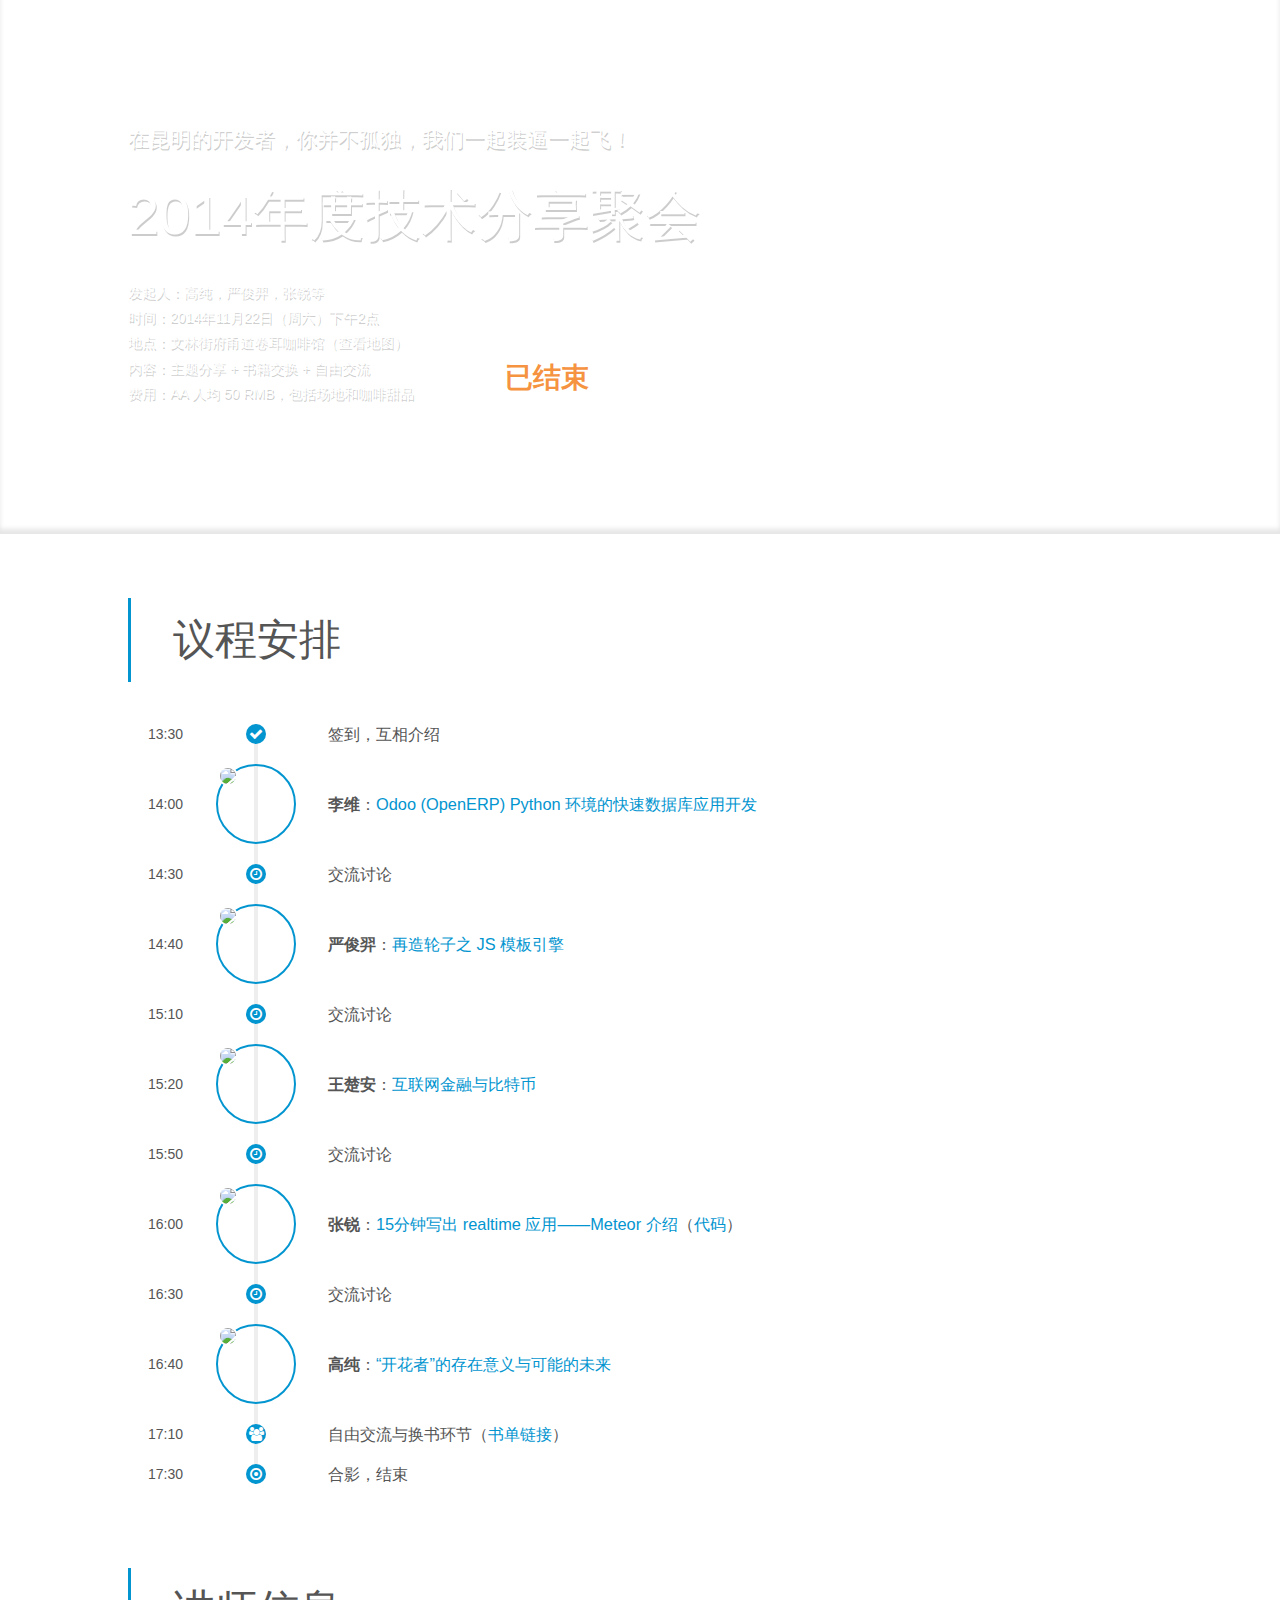
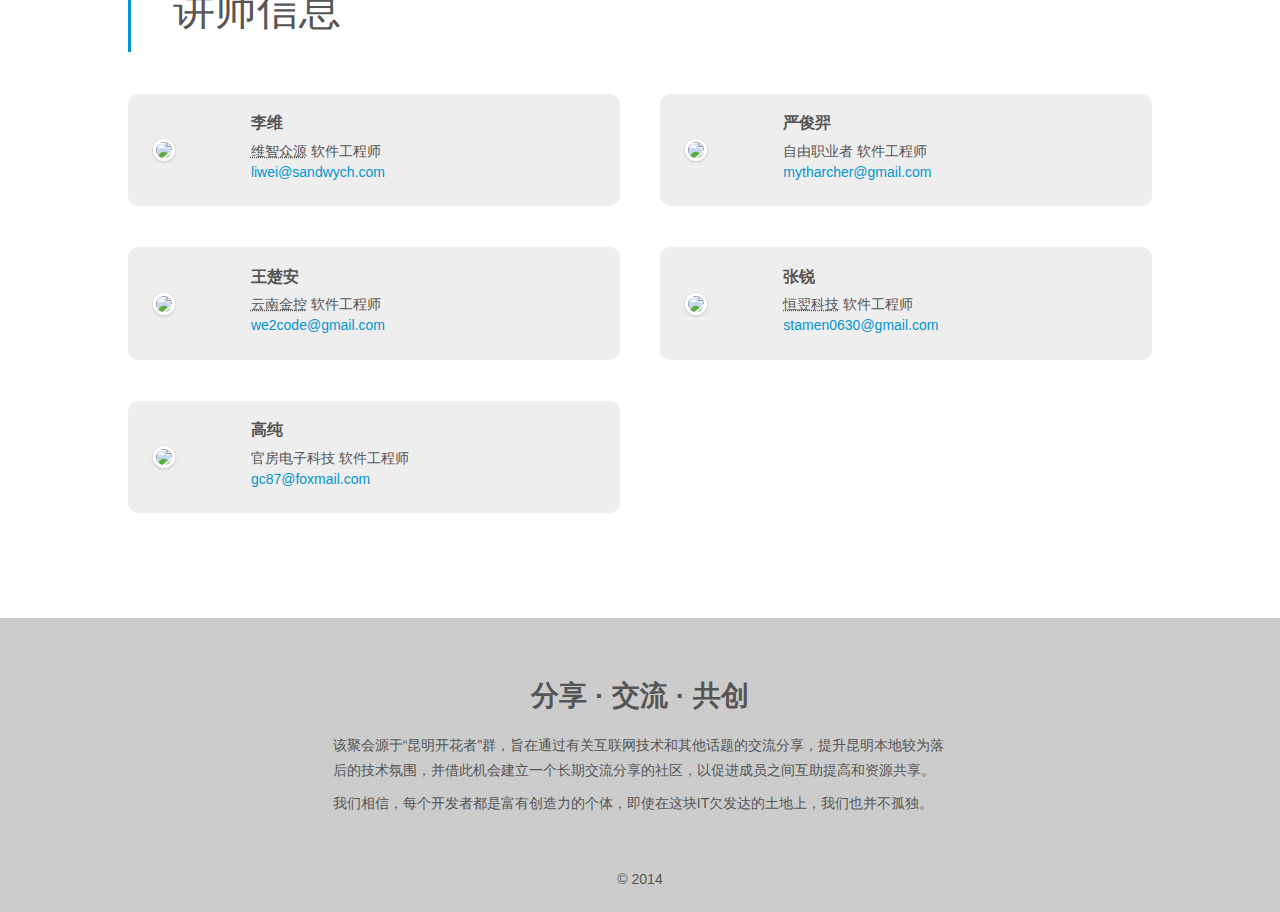
==== meeting/2014_11_22.html @ 9e34927f "plans the folder" ====
<!DOCTYPE html>
<html>
<head>
<meta charset="UTF-8" />
<title>昆明开发者2014年度技术分享聚会</title>
<meta name="viewport" content="width=device-width, initial-scale=1, maximum-scale=1, user-scalable=no" />
<link rel="stylesheet" href="http://netdna.bootstrapcdn.com/font-awesome/4.2.0/css/font-awesome.css" />
<link rel="stylesheet" href="../assets/css/meeting.css" />
</head>

<body>
<header class="row">
	<div class="container">
		<h2>在昆明的开发者，你并不孤独，我们一起装逼一起飞！</h2>
		<h1>2014年度技术分享聚会</h1>
		<form>
			<dl>
				<dt>发起人：</dt>
				<dd>高纯，严俊羿，张锐等</dd>
				<dt>时间：</dt>
				<dd>2014年11月22日（周六）下午2点</dd>
				<dt>地点：</dt>
				<dd>文林街府甬道卷耳咖啡馆（<a href="http://ditu.google.cn/maps?q=25.050946,102.700396&amp;hl=zh-CN&amp;sll=24.880095,102.832892&amp;sspn=0.751231,1.344452&amp;brcurrent=3,0x36d09a24e000385d:0xb7a6b97b5cd97804,0,0x36d083c31227d3cb:0xccb1f3a4984f0a36%3B5,0,0&amp;t=m&amp;z=16" target="_blank">查看地图</a>）</dd>
				<dt>内容：</dt>
				<dd>主题分享 + 书籍交换 + 自由交流</dd>
				<dt>费用：</dt>
				<dd>AA 人均 50 RMB，包括场地和咖啡甜品</dd>
			</dl>
			<a class="apply" href="#">已结束</a>
		</form>
	</div>
</header>

<div class="row flow">
	<div class="container">
		<h2>议程安排</h2>
		<div class="timeline">
			<ul class="item-list">
				<li class="item">
					<div class="meta">
						<i class="fa fa-check"></i>
						<p class="date">13:30</p>
					</div>
					<div class="content">
						<h3>签到，互相介绍</h3>
					</div>
				</li>
				<li class="item topic">
					<div class="meta">
						<i class="figure"><img src="http://mbed.qiniudn.com/yncoder.herokuapp.com/img/liwei.jpg" /></i>
						<p class="date">14:00</p>
					</div>
					<div class="content">
						<h3><strong>李维</strong>：<a href="http://pan.baidu.com/s/1jLOOu" target="_blank">Odoo (OpenERP) Python 环境的快速数据库应用开发</a></h3>
					</div>
				</li>
				<li class="item">
					<div class="meta">
						<i class="fa fa-clock-o"></i>
						<p class="date">14:30</p>
					</div>
					<div class="content">
						<h3>交流讨论</h3>
					</div>
				</li>
				<li class="item topic">
					<div class="meta">
						<i class="figure"><img src="http://en.gravatar.com/avatar/1cd8c12591616d8c22aaa624f8c07834?s=160" /></i>
						<p class="date">14:40</p>
					</div>
					<div class="content">
						<h3><strong>严俊羿</strong>：<a href="http://yanjunyi.com/blog/posts/wheel-of-js-template.html" target="_blank">再造轮子之 JS 模板引擎</a></h3>
					</div>
				</li>
				<li class="item">
					<div class="meta">
						<i class="fa fa-clock-o"></i>
						<p class="date">15:10</p>
					</div>
					<div class="content">
						<h3>交流讨论</h3>
					</div>
				</li>
				<li class="item topic">
					<div class="meta">
						<i class="figure"><img src="http://mbed.qiniudn.com/yncoder.herokuapp.com/img/wangchu-an.jpg" /></i>
						<p class="date">15:20</p>
					</div>
					<div class="content">
						<h3><strong>王楚安</strong>：<a href="http://pan.baidu.com/s/1sjuMDtF" target="_blank">互联网金融与比特币</a></h3>
					</div>
				</li>
				<li class="item">
					<div class="meta">
						<i class="fa fa-clock-o"></i>
						<p class="date">15:50</p>
					</div>
					<div class="content">
						<h3>交流讨论</h3>
					</div>
				</li>
				<li class="item topic">
					<div class="meta">
						<i class="figure"><img src="http://en.gravatar.com/avatar/3f28ab5de36c63192e702a06d1e0652e?s=160" /></i>
						<p class="date">16:00</p>
					</div>
					<div class="content">
						<h3><strong>张锐</strong>：<a href="http://pan.baidu.com/s/1gdszeQB">15分钟写出 realtime 应用——Meteor 介绍</a>（<a href="https://github.com/ZhangRGK/yncoder-meteor-demo" target="_blank">代码</a>）</h3>
					</div>
				</li>
				<li class="item">
					<div class="meta">
						<i class="fa fa-clock-o"></i>
						<p class="date">16:30</p>
					</div>
					<div class="content">
						<h3>交流讨论</h3>
					</div>
				</li>
				<li class="item topic">
					<div class="meta">
						<i class="figure"><img src="http://mbed.qiniudn.com/yncoder.herokuapp.com/img/gaochun.jpg" /></i>
						<p class="date">16:40</p>
					</div>
					<div class="content">
						<h3><strong>高纯</strong>：<a href="http://pan.baidu.com/s/1i3kn6RF" target="_blank">“开花者”的存在意义与可能的未来</a></h3>
					</div>
				</li>
				<li class="item">
					<div class="meta">
						<i class="fa fa-users"></i>
						<p class="date">17:10</p>
					</div>
					<div class="content">
						<h3>自由交流与换书环节（<a href="http://book.douban.com/doulist/19820269/" target="_blank">书单链接</a>）</h3>
					</div>
				</li>
				<li class="item">
					<div class="meta">
						<i class="fa fa-dot-circle-o"></i>
						<p class="date">17:30</p>
					</div>
					<div class="content">
						<h3>合影，结束</h3>
					</div>
				</li>
			</ul>
		</div>
	</div>
</div>

<div class="row speakers">
	<div class="container">
		<h2>讲师信息</h2>
		<ul>
			<li>
				<figure>
					<img src="http://mbed.qiniudn.com/yncoder.herokuapp.com/img/liwei.jpg"/>
				</figure>
				<h3>李维</h3>
				<p><abbr title="昆明维智众源企业管理咨询有限公司">维智众源</abbr> 软件工程师</p>
				<p><a href="mailto:liwei@sandwych.com">liwei@sandwych.com</a></p>
			</li>
			<li>
				<figure>
					<img src="http://en.gravatar.com/avatar/1cd8c12591616d8c22aaa624f8c07834?s=160"/>
				</figure>
				<h3>严俊羿</h3>
				<p>自由职业者 软件工程师</p>
				<p><a href="mailto:mytharcher@gmail.com">mytharcher@gmail.com</a></p>
			</li>
			<li>
				<figure>
					<img src="http://mbed.qiniudn.com/yncoder.herokuapp.com/img/wangchu-an.jpg"/>
				</figure>
				<h3>王楚安</h3>
				<p><abbr title="云南金控互联网金融交易服务有限公司">云南金控</abbr> 软件工程师</p>
				<p><a href="mailto:we2code@gmail.com">we2code@gmail.com</a></p>
				</dl>
			</li>
			<li>
				<figure>
					<img src="http://en.gravatar.com/avatar/3f28ab5de36c63192e702a06d1e0652e?s=160"/>
				</figure>
				<h3>张锐</h3>
				<p><abbr title="云南恒翌科技有限公司">恒翌科技</abbr> 软件工程师</p>
				<p><a href="mailto:stamen0630@gmail.com">stamen0630@gmail.com</a></p>
			</li>
			<li>
				<figure>
					<img src="http://mbed.qiniudn.com/yncoder.herokuapp.com/img/gaochun.jpg"/>
				</figure>
				<h3>高纯</h3>
				<p>官房电子科技 软件工程师</p>
				<p><a href="mailto:gc87@foxmail.com">gc87@foxmail.com</a></p>
			</li>
		</ul>
	</div>
</div>

<footer class="row">
	<div class="container">
		<h2>分享 · 交流 · 共创</h2>
		<p>该聚会源于“昆明开花者”群，旨在通过有关互联网技术和其他话题的交流分享，提升昆明本地较为落后的技术氛围，并借此机会建立一个长期交流分享的社区，以促进成员之间互助提高和资源共享。</p>
		<p>我们相信，每个开发者都是富有创造力的个体，即使在这块IT欠发达的土地上，我们也并不孤独。</p>
		<p class="copyright">&copy; 2014</p>
	</div>
</footer>

</body>
</html>
---- assets/css/meeting.css ----
*{
    -webkit-box-sizing: border-box;
    -moz-box-sizing: border-box;
    box-sizing: border-box;

    -webkit-text-size-adjust: none;
}

html,body{
    margin: 0;
    padding: 0;
    border: none;
    line-height: 1;
    min-height:100%;
    height: 100%;
}
body{
    color: #555;
    font-size: 14px;
    font-family: "Microsoft YaHei","微软雅黑",Arial,Helvetica,sans-serif;
}

ul,ol,figure,form,dl,dt,dd{
    margin: 0;
    padding: 0;
}
img{
    border: 0;
    vertical-align: middle;
}

a{
    color: #0395d0;
    text-decoration: none;
}
a:hover{
    text-decoration: underline;
}

.row{
    position: relative;
}
.container{
    position: relative;
    width: 80%;
    max-width: 1280px;
    margin: auto;
}
.container:after{
    content: "";
    display: block;
    clear: both;
}

header{
    background: url(../asserts/img/header-bg.jpg) no-repeat center;
    background-size: cover;
    box-shadow: inset 0 -5px 5px rgba(0,0,0,.1);
    color: #fff;
    text-shadow: 1px 2px 0 rgba(0,0,0,.2);
}
header .container{
    padding: 10% 25% 10% 0;
    background: url(../asserts/img/rocket.png) no-repeat right center;
}
header h1{
    font-size: 4em;
    font-weight: normal;
}
header h2{
    margin: 0;
    font-weight: normal;
}
header dl{
    display: inline-block;
    width: 45%;
    line-height: 1.8;
}
header dt{
    float: left;
}
header form a{
    color: #fff;
}
header form a.apply{
    display: inline-block;
    padding: .5em 2em;
    background: #fff;
    border-radius: 5px;
    font-size: 2em;
    font-weight: bold;
    vertical-align: bottom;
    text-shadow: none;
    color: #f59340;
}
header form a.apply:hover{
    text-decoration: none;
}

.flow .container{
    padding: 5% 0;
}
.flow .timeline p,
.flow .timeline h3{
    margin: 0;
    line-height: 40px;
}

.flow .timeline{
    position: relative;
    margin-left: 130px;
    padding-left: 70px;
}
.flow .timeline:before{
    content: "";
    display: block;
    position: absolute;
    left: -4px;
    height: 100%;
    border-left: 4px solid #eee;
}
.flow .timeline ul.item-list{
    position: relative;
    list-style: none;
}
.flow .timeline li.item{
    position: relative;
    margin: 20px 0;
}
.flow .timeline li.topic{
    min-height: 80px;
}
.flow .timeline li.item .meta{
    position: absolute;
    left: -180px;
    width: 180px;
    overflow: visible;
}
.flow .timeline li.item .meta i.fa{
    position: absolute;
    left: 98px;
    width: 20px;
    height: 20px;
    line-height: 20px;
    border-radius: 100%;
    background: #0395d0;
    color: #fff;
    text-align: center;
}
.flow .timeline li.item .meta i.figure{
    display: inline-block;
    position: absolute;
    left: 68px;
    width: 80px;
    height: 80px;
    border: 2px solid #0395d0;
    border-radius: 100%;
}
.flow .timeline li.item .meta i.figure img{
    width: 100%;
    padding: 2px;
    border-radius: 100%;
    background: #fff;
}
.flow .timeline li.item p.date{
    position: absolute;
    left: 0;
    line-height: 20px;
}
.flow .timeline li.topic p.date{
    line-height: 80px;
}
.flow .timeline li.item .content{
    position: relative;
    z-index: 1;
}
.flow .timeline li.item h3{
    display: block;
    height: 20px;
    line-height: 20px;
    margin-right: 10px;
    font-weight: normal;
}
.flow .timeline li.topic h3{
    line-height: 80px;
}

.flow h2,
.speakers h2,
#apply h2{
    height: 2em;
    line-height: 2em;
    margin: 0 0 1em 0;
    padding-left: 1em;
    border-left: 3px solid #0395d0;
    font-size: 3em;
    font-weight: normal;
}

.speakers .container{
    padding-bottom: 5%;
}
.speakers ul:after{
    content: "";
    display: block;
    clear: both;
}
.speakers li{
    list-style: none;
    float: left;
    position: relative;
    width: 48%;
    background: #eee;
    border-radius: 10px;
    margin-bottom: 4%;
    padding: 2% 2% 2% 12%;
}
.speakers li:nth-child(odd){
    margin-right: 4%;
}
.speakers figure{
    position: absolute;
    left: 5%;
    top: 50%;
    width: 15%;
    transform: translateY(-50%);
}
.speakers figure img{
    width: 100%;
    border-radius: 100%;
    border: 3px solid #fff;
    box-shadow: 0 1px 3px rgba(0,0,0,.2);
}
.speakers figcaption{
    margin-top: .5em;
    text-align: center;
}
.speakers h3{
    margin: 0 0 .8em 0;
}
.speakers p{
    margin: .5em 0;
}

#apply .container{
    padding: 1% 0 5% 0;
}
#apply h2{
    float: left;
    margin-right: 1em;
}
#apply h2+p{
    margin-top: 1.5em;
    line-height: 1.5em;
    color: #999;
}
#apply h2+p b{
    margin: 0 .2em;
}

footer{
    background: #ccc;
}
footer .container{
    padding: 5% 0 1% 0;
}
footer h2{
    margin-top: 0;
    text-align: center;
    font-size: 2em;
}
footer p{
    width: 60%;
    margin: .5em auto;
    line-height: 1.8;
}
footer .copyright{
    margin-top: 5%;
    text-align: center;
}

@media (max-width: 1024px) {
    .container{
        width: 90%;
    }
    header .container{
        padding-right: 0;
        padding-top: 50%;
        background-position: top 20% center;
        text-align: center;
    }
    header form dd{
        text-align: left;
    }
}

@media (max-width: 768px) {
    header .container{
        padding-top: 80%;
        background-position: top 10% center;
        background-size: 50%;
        text-align: left;
    }
    header h1{
        font-size: 2em;
    }
    header h2{
        font-size: 1.2em;
    }
    header form dl{
        width: 100%;
        margin-bottom: 2em;
    }
    header form a.apply{
        display: block;
    }

    .flow .timeline{
        margin-left: 90px;
        padding-left: 60px;
    }
    .flow .timeline li.item .meta{
        left: -150px;
        width: 150px;
    }
    .flow .timeline li.item .meta i.fa{
        left: 78px;
    }
    .flow .timeline li.item .meta i.figure{
        left: 48px;
    }
    .flow .timeline li.item h3{
        line-height: 1.5em;
        height: auto;
    }

    .speakers li{
        float: none;
        width: 100%;
        margin-right: 0;
        padding: 5% 5% 5% 30%;
    }
    .speakers figure{
        width: 20%;
    }

    #apply h2{
        float: none;
    }

    footer p{
        width: 100%;
    }
}
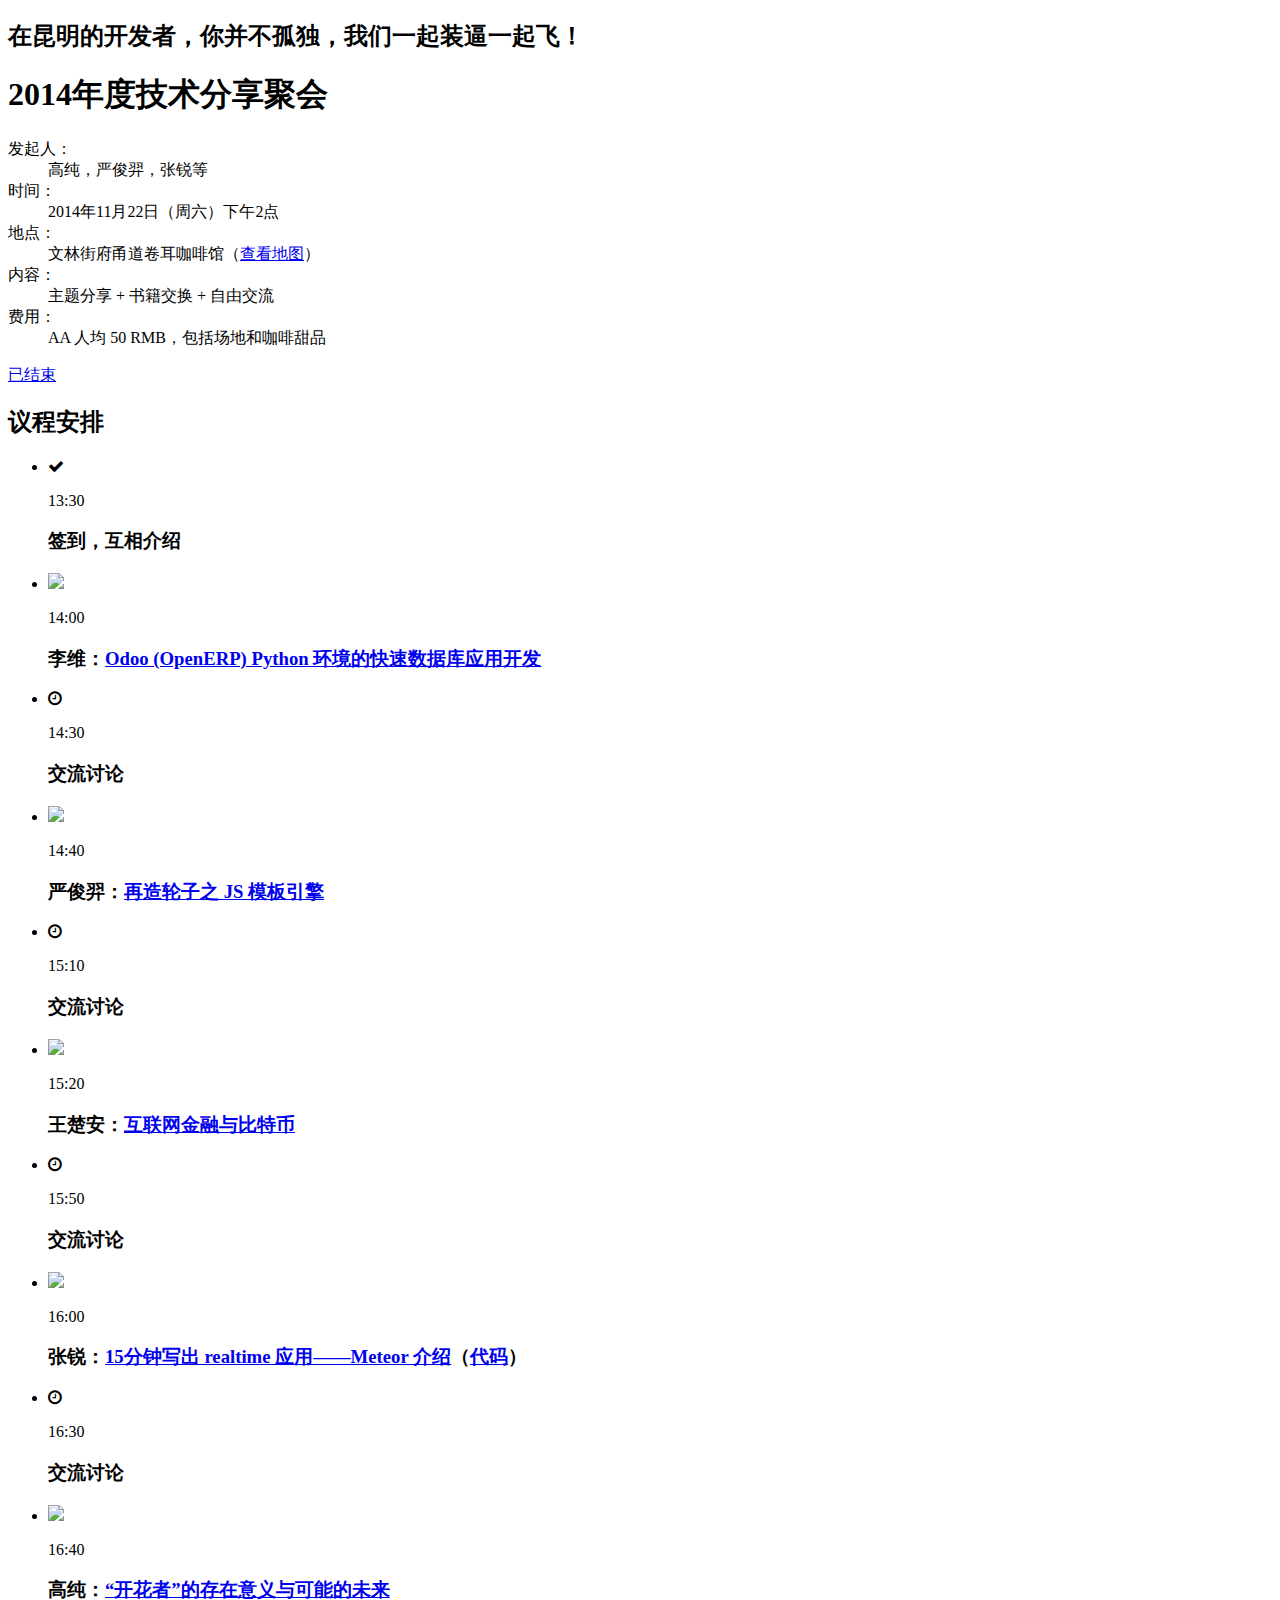
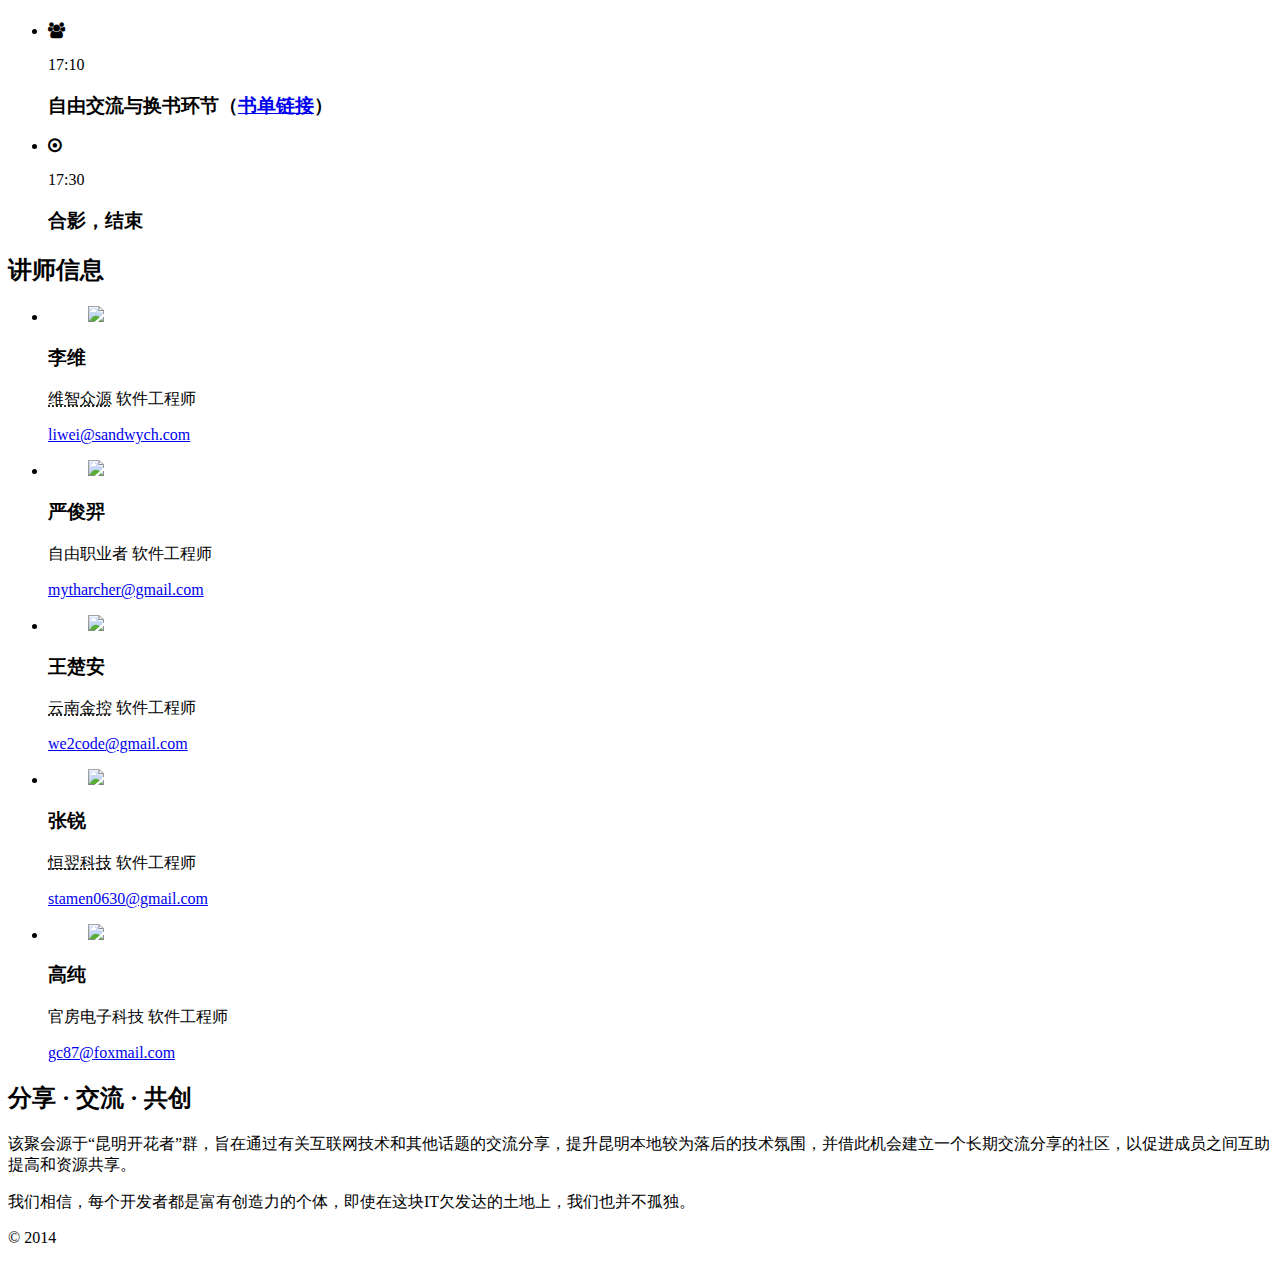
==== commit d036e619: "修正页面上的错误" ====
--- a/meeting/2014_11_22.html
+++ b/meeting/2014_11_22.html
@@ -5,7 +5,6 @@
 <title>昆明开发者2014年度技术分享聚会</title>
 <meta name="viewport" content="width=device-width, initial-scale=1, maximum-scale=1, user-scalable=no" />
 <link rel="stylesheet" href="http://netdna.bootstrapcdn.com/font-awesome/4.2.0/css/font-awesome.css" />
-<link rel="stylesheet" href="../assets/css/meeting.css" />
 </head>
 
 <body>
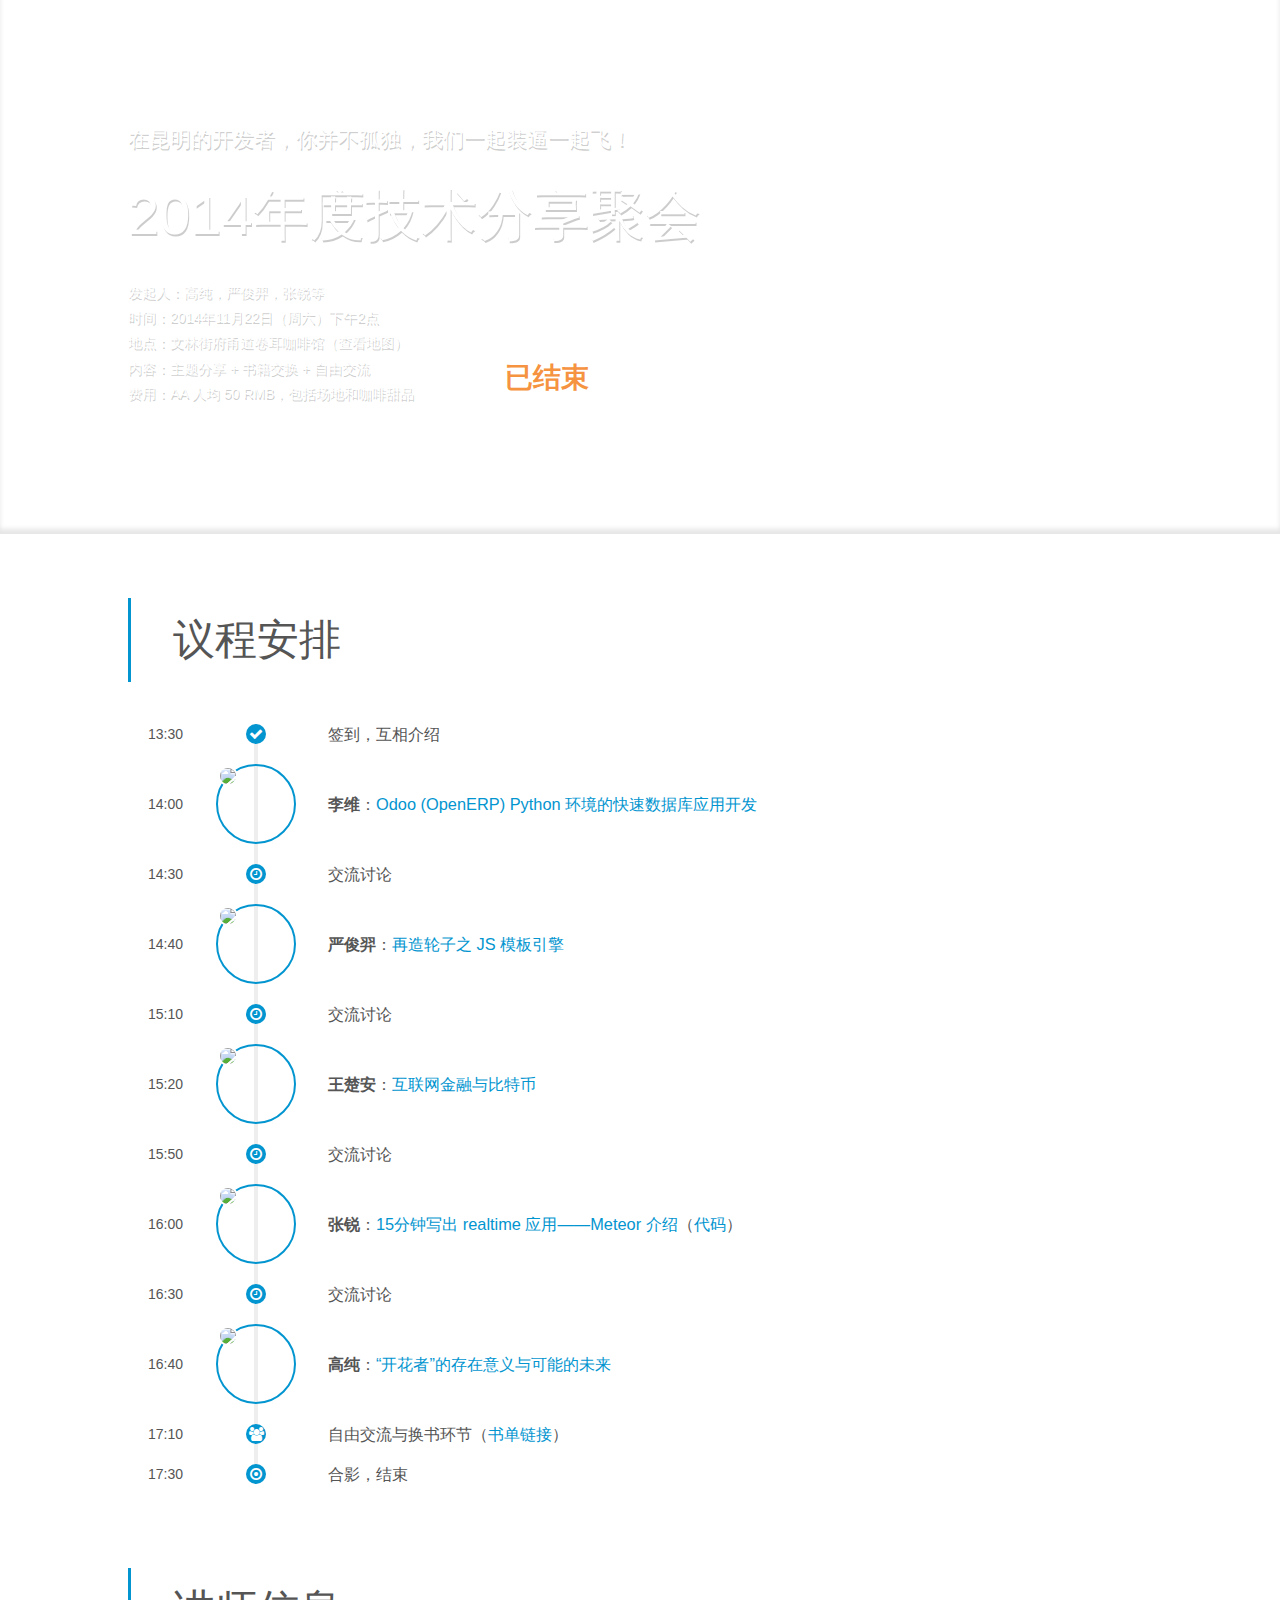
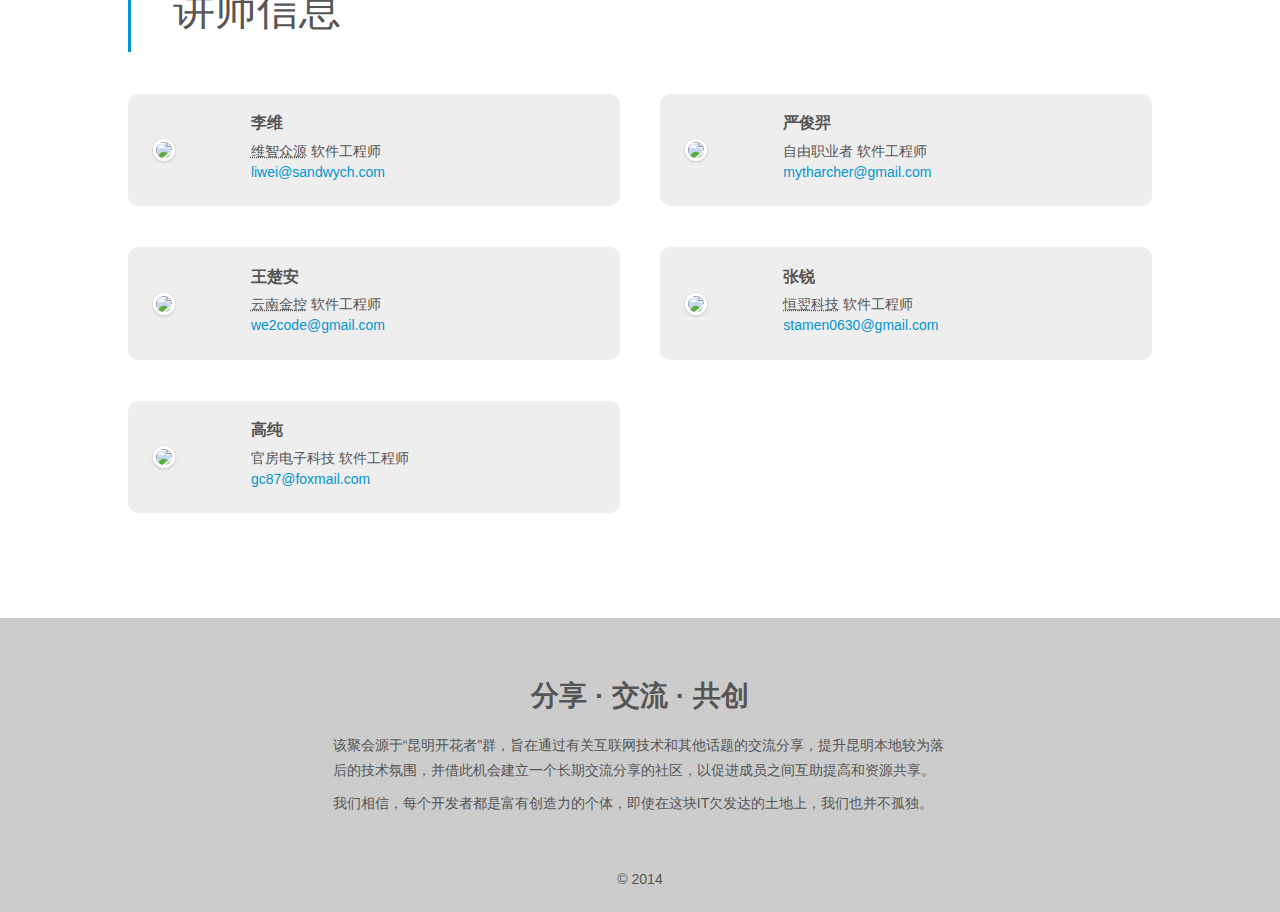
==== commit 2b436edd: "修改了index页include" ====
--- a/meeting/2014_11_22.html
+++ b/meeting/2014_11_22.html
@@ -5,6 +5,7 @@
 <title>昆明开发者2014年度技术分享聚会</title>
 <meta name="viewport" content="width=device-width, initial-scale=1, maximum-scale=1, user-scalable=no" />
 <link rel="stylesheet" href="http://netdna.bootstrapcdn.com/font-awesome/4.2.0/css/font-awesome.css" />
+<link rel="stylesheet" href="../assets/css/meeting.css?v=1.2" />
 </head>
 
 <body>
--- a/assets/css/meeting.css
+++ b/assets/css/meeting.css
@@ -0,0 +1,354 @@
+*{
+    -webkit-box-sizing: border-box;
+    -moz-box-sizing: border-box;
+    box-sizing: border-box;
+
+    -webkit-text-size-adjust: none;
+}
+
+html,body{
+    margin: 0;
+    padding: 0;
+    border: none;
+    line-height: 1;
+    min-height:100%;
+    height: 100%;
+}
+body{
+    color: #555;
+    font-size: 14px;
+    font-family: "Microsoft YaHei","微软雅黑",Arial,Helvetica,sans-serif;
+}
+
+ul,ol,figure,form,dl,dt,dd{
+    margin: 0;
+    padding: 0;
+}
+img{
+    border: 0;
+    vertical-align: middle;
+}
+
+a{
+    color: #0395d0;
+    text-decoration: none;
+}
+a:hover{
+    text-decoration: underline;
+}
+
+.row{
+    position: relative;
+}
+.container{
+    position: relative;
+    width: 80%;
+    max-width: 1280px;
+    margin: auto;
+}
+.container:after{
+    content: "";
+    display: block;
+    clear: both;
+}
+
+header{
+    background: url(../img/header-bg.jpg) no-repeat center;
+    background-size: cover;
+    box-shadow: inset 0 -5px 5px rgba(0,0,0,.1);
+    color: #fff;
+    text-shadow: 1px 2px 0 rgba(0,0,0,.2);
+}
+header .container{
+    padding: 10% 25% 10% 0;
+    background: url(../img/rocket.png) no-repeat right center;
+}
+header h1{
+    font-size: 4em;
+    font-weight: normal;
+}
+header h2{
+    margin: 0;
+    font-weight: normal;
+}
+header dl{
+    display: inline-block;
+    width: 45%;
+    line-height: 1.8;
+}
+header dt{
+    float: left;
+}
+header form a{
+    color: #fff;
+}
+header form a.apply{
+    display: inline-block;
+    padding: .5em 2em;
+    background: #fff;
+    border-radius: 5px;
+    font-size: 2em;
+    font-weight: bold;
+    vertical-align: bottom;
+    text-shadow: none;
+    color: #f59340;
+}
+header form a.apply:hover{
+    text-decoration: none;
+}
+
+.flow .container{
+    padding: 5% 0;
+}
+.flow .timeline p,
+.flow .timeline h3{
+    margin: 0;
+    line-height: 40px;
+}
+
+.flow .timeline{
+    position: relative;
+    margin-left: 130px;
+    padding-left: 70px;
+}
+.flow .timeline:before{
+    content: "";
+    display: block;
+    position: absolute;
+    left: -4px;
+    height: 100%;
+    border-left: 4px solid #eee;
+}
+.flow .timeline ul.item-list{
+    position: relative;
+    list-style: none;
+}
+.flow .timeline li.item{
+    position: relative;
+    margin: 20px 0;
+}
+.flow .timeline li.topic{
+    min-height: 80px;
+}
+.flow .timeline li.item .meta{
+    position: absolute;
+    left: -180px;
+    width: 180px;
+    overflow: visible;
+}
+.flow .timeline li.item .meta i.fa{
+    position: absolute;
+    left: 98px;
+    width: 20px;
+    height: 20px;
+    line-height: 20px;
+    border-radius: 100%;
+    background: #0395d0;
+    color: #fff;
+    text-align: center;
+}
+.flow .timeline li.item .meta i.figure{
+    display: inline-block;
+    position: absolute;
+    left: 68px;
+    width: 80px;
+    height: 80px;
+    border: 2px solid #0395d0;
+    border-radius: 100%;
+}
+.flow .timeline li.item .meta i.figure img{
+    width: 100%;
+    padding: 2px;
+    border-radius: 100%;
+    background: #fff;
+}
+.flow .timeline li.item p.date{
+    position: absolute;
+    left: 0;
+    line-height: 20px;
+}
+.flow .timeline li.topic p.date{
+    line-height: 80px;
+}
+.flow .timeline li.item .content{
+    position: relative;
+    z-index: 1;
+}
+.flow .timeline li.item h3{
+    display: block;
+    height: 20px;
+    line-height: 20px;
+    margin-right: 10px;
+    font-weight: normal;
+}
+.flow .timeline li.topic h3{
+    line-height: 80px;
+}
+
+.flow h2,
+.speakers h2,
+#apply h2{
+    height: 2em;
+    line-height: 2em;
+    margin: 0 0 1em 0;
+    padding-left: 1em;
+    border-left: 3px solid #0395d0;
+    font-size: 3em;
+    font-weight: normal;
+}
+
+.speakers .container{
+    padding-bottom: 5%;
+}
+.speakers ul:after{
+    content: "";
+    display: block;
+    clear: both;
+}
+.speakers li{
+    list-style: none;
+    float: left;
+    position: relative;
+    width: 48%;
+    background: #eee;
+    border-radius: 10px;
+    margin-bottom: 4%;
+    padding: 2% 2% 2% 12%;
+}
+.speakers li:nth-child(odd){
+    margin-right: 4%;
+}
+.speakers figure{
+    position: absolute;
+    left: 5%;
+    top: 50%;
+    width: 15%;
+    transform: translateY(-50%);
+}
+.speakers figure img{
+    width: 100%;
+    border-radius: 100%;
+    border: 3px solid #fff;
+    box-shadow: 0 1px 3px rgba(0,0,0,.2);
+}
+.speakers figcaption{
+    margin-top: .5em;
+    text-align: center;
+}
+.speakers h3{
+    margin: 0 0 .8em 0;
+}
+.speakers p{
+    margin: .5em 0;
+}
+
+#apply .container{
+    padding: 1% 0 5% 0;
+}
+#apply h2{
+    float: left;
+    margin-right: 1em;
+}
+#apply h2+p{
+    margin-top: 1.5em;
+    line-height: 1.5em;
+    color: #999;
+}
+#apply h2+p b{
+    margin: 0 .2em;
+}
+
+footer{
+    background: #ccc;
+}
+footer .container{
+    padding: 5% 0 1% 0;
+}
+footer h2{
+    margin-top: 0;
+    text-align: center;
+    font-size: 2em;
+}
+footer p{
+    width: 60%;
+    margin: .5em auto;
+    line-height: 1.8;
+}
+footer .copyright{
+    margin-top: 5%;
+    text-align: center;
+}
+
+@media (max-width: 1024px) {
+    .container{
+        width: 90%;
+    }
+    header .container{
+        padding-right: 0;
+        padding-top: 50%;
+        background-position: top 20% center;
+        text-align: center;
+    }
+    header form dd{
+        text-align: left;
+    }
+}
+
+@media (max-width: 768px) {
+    header .container{
+        padding-top: 80%;
+        background-position: top 10% center;
+        background-size: 50%;
+        text-align: left;
+    }
+    header h1{
+        font-size: 2em;
+    }
+    header h2{
+        font-size: 1.2em;
+    }
+    header form dl{
+        width: 100%;
+        margin-bottom: 2em;
+    }
+    header form a.apply{
+        display: block;
+    }
+
+    .flow .timeline{
+        margin-left: 90px;
+        padding-left: 60px;
+    }
+    .flow .timeline li.item .meta{
+        left: -150px;
+        width: 150px;
+    }
+    .flow .timeline li.item .meta i.fa{
+        left: 78px;
+    }
+    .flow .timeline li.item .meta i.figure{
+        left: 48px;
+    }
+    .flow .timeline li.item h3{
+        line-height: 1.5em;
+        height: auto;
+    }
+
+    .speakers li{
+        float: none;
+        width: 100%;
+        margin-right: 0;
+        padding: 5% 5% 5% 30%;
+    }
+    .speakers figure{
+        width: 20%;
+    }
+
+    #apply h2{
+        float: none;
+    }
+
+    footer p{
+        width: 100%;
+    }
+}